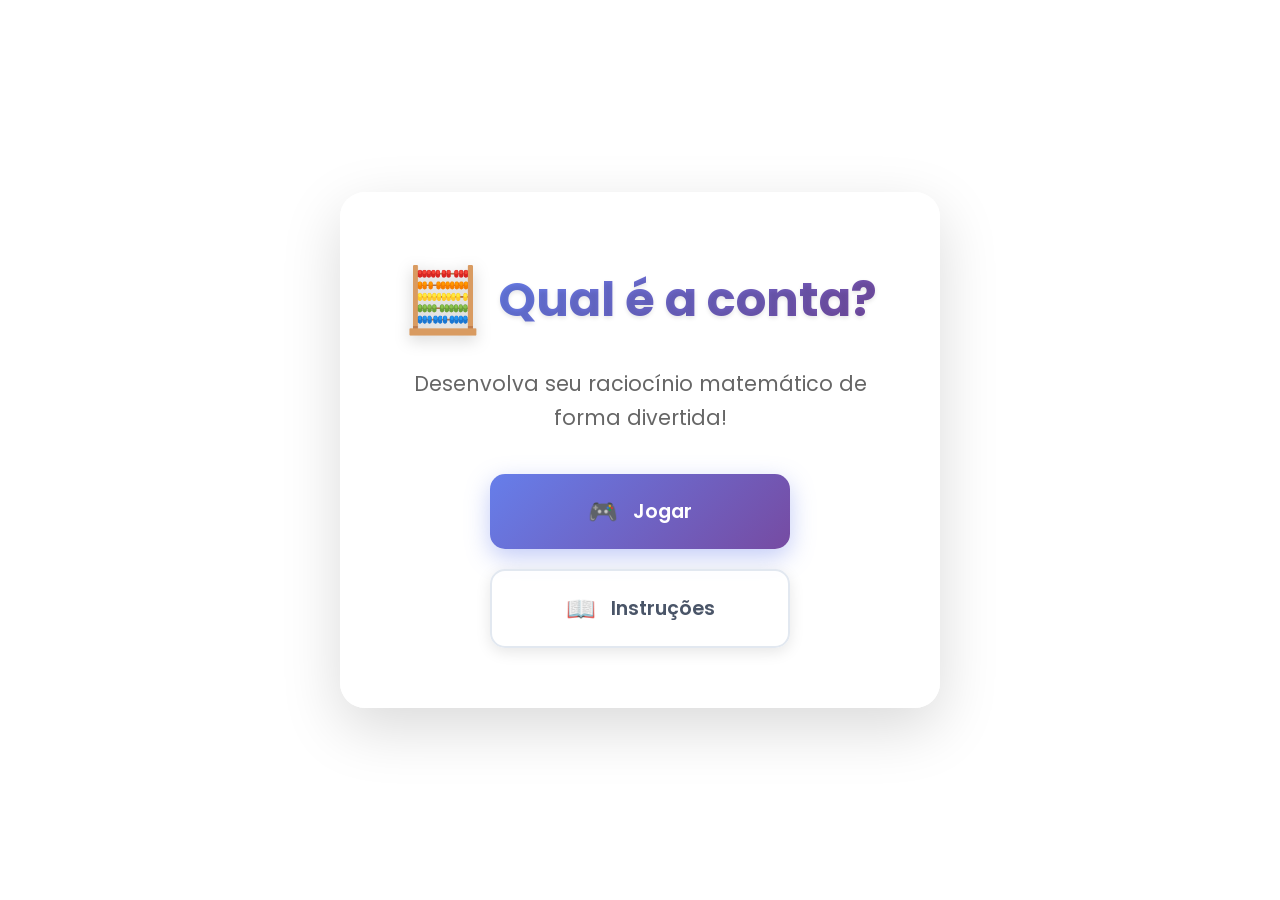
==== index.html @ da522b75 "Rename index (1).html to index.html" ====
<!DOCTYPE html>
<html lang="pt-BR">
<head>
    <meta charset="UTF-8">
    <meta name="viewport" content="width=device-width, initial-scale=1.0">
    <title>Qual é a conta? - Raciocínio Matemático</title>
    <link rel="stylesheet" href="style.css">
    <link href="https://fonts.googleapis.com/css2?family=Poppins:wght@300;400;500;600;700&display=swap" rel="stylesheet">
</head>
<body>
    <!-- Tela Inicial -->
    <div id="home-screen" class="screen active">
        <div class="container">
            <div class="hero-section">
                <div class="logo-container">
                    <div class="logo">
                        <span class="logo-icon">🧮</span>
                        <h1 class="logo-text">Qual é a conta?</h1>
                    </div>
                    <p class="subtitle">Desenvolva seu raciocínio matemático de forma divertida!</p>
                </div>
                
                <div class="menu-buttons">
                    <button id="play-btn" class="menu-btn primary">
                        <span class="btn-icon">🎮</span>
                        <span class="btn-text">Jogar</span>
                    </button>
                    <button id="instructions-btn" class="menu-btn secondary">
                        <span class="btn-icon">📖</span>
                        <span class="btn-text">Instruções</span>
                    </button>
                </div>
            </div>
        </div>
    </div>

    <!-- Tela de Instruções -->
    <div id="instructions-screen" class="screen">
        <div class="container">
            <div class="instructions-content">
                <h2>📋 Como Jogar</h2>
                <div class="instructions-grid">
                    <div class="instruction-card">
                        <div class="instruction-icon">🎯</div>
                        <h3>Objetivo</h3>
                        <p>Use as cartas disponíveis com as 4 operações básicas (+, -, ×, ÷) para formar o número alvo mostrado pelos dados.</p>
                    </div>
                    <div class="instruction-card">
                        <div class="instruction-icon">🃏</div>
                        <h3>Cartas</h3>
                        <p>Você pode usar quantas cartas quiser das 5 disponíveis. Para cada carta utilizada, você ganha 1 ponto!</p>
                    </div>
                    <div class="instruction-card">
                        <div class="instruction-icon">➕</div>
                        <h3>Operações</h3>
                        <p>Use +, -, *, / e parênteses para criar sua expressão matemática.</p>
                    </div>
                    <div class="instruction-card">
                        <div class="instruction-icon">🆕</div>
                        <h3>Nova Carta</h3>
                        <p>Se não conseguir formar o número, clique em "Nova Carta" para adicionar mais uma opção!</p>
                    </div>
                    <div class="instruction-card">
                        <div class="instruction-icon">⚡</div>
                        <h3>Modo Avançado</h3>
                        <p>No modo avançado, você deve usar TODAS as cartas para pontuar. Desafio máximo!</p>
                    </div>
                </div>
                
                <div class="difficulty-info">
                    <h3>🎚️ Níveis de Dificuldade</h3>
                    <div class="difficulty-levels">
                        <div class="level easy">
                            <span class="level-icon">🟢</span>
                            <div>
                                <strong>Fácil</strong>
                                <p>Cartas de 1 a 15, números alvo até 50</p>
                            </div>
                        </div>
                        <div class="level normal">
                            <span class="level-icon">🟡</span>
                            <div>
                                <strong>Normal</strong>
                                <p>Cartas de 1 a 20, números alvo até 99</p>
                            </div>
                        </div>
                        <div class="level hard">
                            <span class="level-icon">🔴</span>
                            <div>
                                <strong>Difícil</strong>
                                <p>Cartas de 1 a 20, números alvo até 299 (3 dados)</p>
                            </div>
                        </div>
                    </div>
                </div>
                
                <button id="back-to-home" class="back-btn">
                    <span>← Voltar</span>
                </button>
            </div>
        </div>
    </div>

    <!-- Tela de Seleção de Dificuldade -->
    <div id="difficulty-screen" class="screen">
        <div class="container">
            <div class="difficulty-selection">
                <h2>🎚️ Escolha a Dificuldade</h2>
                <div class="difficulty-cards">
                    <div class="difficulty-card easy" data-difficulty="easy">
                        <div class="card-header">
                            <span class="difficulty-icon">🟢</span>
                            <h3>Fácil</h3>
                        </div>
                        <div class="card-content">
                            <ul>
                                <li>Cartas de 1 a 15</li>
                                <li>Números alvo até 50</li>
                                <li>Ideal para iniciantes</li>
                            </ul>
                        </div>
                        <button class="select-difficulty-btn">Selecionar</button>
                    </div>
                    
                    <div class="difficulty-card normal" data-difficulty="normal">
                        <div class="card-header">
                            <span class="difficulty-icon">🟡</span>
                            <h3>Normal</h3>
                        </div>
                        <div class="card-content">
                            <ul>
                                <li>Cartas de 1 a 20</li>
                                <li>Números alvo até 99</li>
                                <li>Desafio equilibrado</li>
                            </ul>
                        </div>
                        <button class="select-difficulty-btn">Selecionar</button>
                    </div>
                    
                    <div class="difficulty-card hard" data-difficulty="hard">
                        <div class="card-header">
                            <span class="difficulty-icon">🔴</span>
                            <h3>Difícil</h3>
                        </div>
                        <div class="card-content">
                            <ul>
                                <li>Cartas de 1 a 20</li>
                                <li>Números alvo até 299 (3 dados)</li>
                                <li>Para especialistas</li>
                            </ul>
                        </div>
                        <button class="select-difficulty-btn">Selecionar</button>
                    </div>
                </div>
                
                <button id="back-to-home-from-difficulty" class="back-btn">
                    <span>← Voltar</span>
                </button>
            </div>
        </div>
    </div>

    <!-- Tela do Jogo -->
    <div id="game-screen" class="screen">
        <div class="container">
            <div class="game-header">
                <div class="game-info">
                    <h2>🧮 Qual é a conta?</h2>
                    <div class="difficulty-badge">
                        <span id="current-difficulty">Normal</span>
                    </div>
                </div>
                <button id="back-to-difficulty" class="back-btn small">
                    <span>← Voltar</span>
                </button>
            </div>

            <div class="game-area">
                <div class="target-section">
                    <h3>🎯 Número Alvo</h3>
                    <div class="dice-container">
                        <div class="dice" id="dice1">
                            <span id="dice1-value">?</span>
                        </div>
                        <div class="dice" id="dice2">
                            <span id="dice2-value">?</span>
                        </div>
                        <div class="dice" id="dice3" style="display: none;">
                            <span id="dice3-value">?</span>
                        </div>
                    </div>
                    <div class="target-number">
                        <span id="target-display">--</span>
                    </div>
                </div>

                <div class="cards-section">
                    <div class="cards-header">
                        <h3>🃏 Cartas Disponíveis</h3>
                        <button id="add-card-btn" class="add-card-btn">
                            <span>+ Nova Carta</span>
                        </button>
                    </div>
                    <div class="cards-container" id="cards-container">
                        <!-- Cartas serão geradas dinamicamente -->
                    </div>
                </div>

                <div class="input-section">
                    <h3>✏️ Sua Expressão</h3>
                    <div class="expression-input">
                        <input type="text" id="expression" placeholder="Ex: (10 + 5) * 2 - 8" maxlength="100">
                        <button id="check-btn">Verificar</button>
                    </div>
                    <div class="result-display" id="result-display"></div>
                </div>

                <div class="game-controls">
                    <button id="new-game-btn" class="control-btn primary">
                        <span>🎲 Nova Rodada</span>
                    </button>
                    <button id="clear-expression-btn" class="control-btn secondary">
                        <span>🗑️ Limpar</span>
                    </button>
                </div>
            </div>
        </div>
    </div>

    <script src="script.js"></script>
</body>
</html>
---- style.css ----
* {
    margin: 0;
    padding: 0;
    box-sizing: border-box;
}

body {
    font-family: 'Poppins', sans-serif;
    background: linear-gradient(135deg, #667eea 0%, #764ba2 100%);
    background-image: 
        radial-gradient(circle at 20% 20%, rgba(255,255,255,0.1) 1px, transparent 1px),
        radial-gradient(circle at 80% 80%, rgba(255,255,255,0.08) 1px, transparent 1px),
        url('data:image/svg+xml;utf8,<svg xmlns="http://www.w3.org/2000/svg" viewBox="0 0 200 200"><g fill="none" stroke="rgba(255,255,255,0.06)" stroke-width="1"><text x="10" y="20" font-size="14" fill="rgba(255,255,255,0.08)">+</text><text x="40" y="35" font-size="12" fill="rgba(255,255,255,0.06)">×</text><text x="70" y="15" font-size="10" fill="rgba(255,255,255,0.07)">÷</text><text x="100" y="30" font-size="16" fill="rgba(255,255,255,0.09)">-</text><text x="130" y="25" font-size="11" fill="rgba(255,255,255,0.05)">√</text><text x="160" y="40" font-size="13" fill="rgba(255,255,255,0.08)">∑</text><text x="20" y="60" font-size="15" fill="rgba(255,255,255,0.07)">π</text><text x="50" y="75" font-size="9" fill="rgba(255,255,255,0.06)">∞</text><text x="80" y="55" font-size="12" fill="rgba(255,255,255,0.08)">∆</text><text x="110" y="70" font-size="14" fill="rgba(255,255,255,0.05)">∫</text><text x="140" y="65" font-size="10" fill="rgba(255,255,255,0.07)">≠</text><text x="170" y="80" font-size="13" fill="rgba(255,255,255,0.06)">≤</text><text x="15" y="100" font-size="11" fill="rgba(255,255,255,0.08)">≥</text><text x="45" y="115" font-size="12" fill="rgba(255,255,255,0.05)">°</text><text x="75" y="95" font-size="14" fill="rgba(255,255,255,0.07)">%</text><text x="105" y="110" font-size="10" fill="rgba(255,255,255,0.06)">²</text><text x="135" y="105" font-size="13" fill="rgba(255,255,255,0.08)">³</text><text x="165" y="120" font-size="9" fill="rgba(255,255,255,0.05)">½</text><text x="25" y="140" font-size="15" fill="rgba(255,255,255,0.07)">¼</text><text x="55" y="155" font-size="11" fill="rgba(255,255,255,0.06)">¾</text><text x="85" y="135" font-size="12" fill="rgba(255,255,255,0.08)">±</text><text x="115" y="150" font-size="14" fill="rgba(255,255,255,0.05)">∓</text><text x="145" y="145" font-size="10" fill="rgba(255,255,255,0.07)">∝</text><text x="175" y="160" font-size="13" fill="rgba(255,255,255,0.06)">∈</text><text x="35" y="180" font-size="12" fill="rgba(255,255,255,0.08)">∉</text><text x="65" y="195" font-size="9" fill="rgba(255,255,255,0.05)">∪</text><text x="95" y="175" font-size="14" fill="rgba(255,255,255,0.07)">∩</text><text x="125" y="190" font-size="11" fill="rgba(255,255,255,0.06)">⊂</text><text x="155" y="185" font-size="13" fill="rgba(255,255,255,0.08)">⊃</text><text x="185" y="200" font-size="10" fill="rgba(255,255,255,0.05)">⊆</text></g></svg>');
    background-size: 300px 300px, 400px 400px, 250px 250px;
    background-repeat: repeat;
    min-height: 100vh;
    color: #333;
    overflow-x: hidden;
}

.container {
    max-width: 1200px;
    margin: 0 auto;
    padding: 20px;
    min-height: 100vh;
    display: flex;
    align-items: center;
    justify-content: center;
}

/* Sistema de Telas */
.screen {
    display: none;
    width: 100%;
    min-height: 100vh;
    animation: fadeIn 0.5s ease-in-out;
}

.screen.active {
    display: block;
}

@keyframes fadeIn {
    from { opacity: 0; transform: translateY(20px); }
    to { opacity: 1; transform: translateY(0); }
}

/* Tela Inicial */
.hero-section {
    text-align: center;
    background: rgba(255, 255, 255, 0.95);
    padding: 60px 40px;
    border-radius: 25px;
    box-shadow: 0 20px 60px rgba(0, 0, 0, 0.15);
    backdrop-filter: blur(20px);
    max-width: 600px;
    margin: 0 auto;
}

.logo-container {
    margin-bottom: 40px;
}

.logo {
    display: flex;
    align-items: center;
    justify-content: center;
    gap: 15px;
    margin-bottom: 20px;
}

.logo-icon {
    font-size: 4rem;
    filter: drop-shadow(0 4px 8px rgba(0, 0, 0, 0.2));
}

.logo-text {
    font-size: 3rem;
    font-weight: 700;
    background: linear-gradient(135deg, #667eea, #764ba2);
    -webkit-background-clip: text;
    -webkit-text-fill-color: transparent;
    background-clip: text;
    text-shadow: 0 2px 4px rgba(0, 0, 0, 0.1);
}

.subtitle {
    font-size: 1.3rem;
    color: #666;
    font-weight: 400;
    line-height: 1.6;
}

.menu-buttons {
    display: flex;
    flex-direction: column;
    gap: 20px;
    max-width: 300px;
    margin: 0 auto;
}

.menu-btn {
    display: flex;
    align-items: center;
    justify-content: center;
    gap: 15px;
    padding: 20px 30px;
    border: none;
    border-radius: 15px;
    font-size: 1.2rem;
    font-weight: 600;
    cursor: pointer;
    transition: all 0.3s ease;
    text-decoration: none;
    font-family: inherit;
}

.menu-btn.primary {
    background: linear-gradient(135deg, #667eea, #764ba2);
    color: white;
    box-shadow: 0 8px 25px rgba(102, 126, 234, 0.4);
}

.menu-btn.primary:hover {
    transform: translateY(-3px);
    box-shadow: 0 12px 35px rgba(102, 126, 234, 0.5);
}

.menu-btn.secondary {
    background: rgba(255, 255, 255, 0.9);
    color: #4a5568;
    border: 2px solid #e2e8f0;
    box-shadow: 0 4px 15px rgba(0, 0, 0, 0.1);
}

.menu-btn.secondary:hover {
    transform: translateY(-2px);
    box-shadow: 0 8px 25px rgba(0, 0, 0, 0.15);
    background: white;
}

.btn-icon {
    font-size: 1.5rem;
}

/* Tela de Instruções */
.instructions-content {
    background: rgba(255, 255, 255, 0.95);
    padding: 40px;
    border-radius: 25px;
    box-shadow: 0 20px 60px rgba(0, 0, 0, 0.15);
    backdrop-filter: blur(20px);
    max-width: 900px;
    margin: 0 auto;
}

.instructions-content h2 {
    text-align: center;
    font-size: 2.5rem;
    color: #4a5568;
    margin-bottom: 40px;
    font-weight: 700;
}

.instructions-grid {
    display: grid;
    grid-template-columns: repeat(auto-fit, minmax(250px, 1fr));
    gap: 25px;
    margin-bottom: 40px;
}

.instruction-card {
    background: linear-gradient(145deg, #f8fafc, #e2e8f0);
    padding: 25px;
    border-radius: 15px;
    text-align: center;
    box-shadow: 0 4px 15px rgba(0, 0, 0, 0.1);
    transition: transform 0.3s ease;
}

.instruction-card:hover {
    transform: translateY(-5px);
}

.instruction-icon {
    font-size: 2.5rem;
    margin-bottom: 15px;
    display: block;
}

.instruction-card h3 {
    font-size: 1.3rem;
    color: #4a5568;
    margin-bottom: 10px;
    font-weight: 600;
}

.instruction-card p {
    color: #666;
    line-height: 1.6;
    font-size: 0.95rem;
}

.difficulty-info {
    margin-bottom: 30px;
}

.difficulty-info h3 {
    text-align: center;
    font-size: 1.8rem;
    color: #4a5568;
    margin-bottom: 25px;
    font-weight: 600;
}

.difficulty-levels {
    display: flex;
    flex-direction: column;
    gap: 15px;
}

.level {
    display: flex;
    align-items: center;
    gap: 15px;
    padding: 15px 20px;
    background: rgba(255, 255, 255, 0.7);
    border-radius: 12px;
    box-shadow: 0 2px 10px rgba(0, 0, 0, 0.05);
}

.level-icon {
    font-size: 1.5rem;
}

.level strong {
    color: #4a5568;
    font-size: 1.1rem;
}

.level p {
    color: #666;
    margin: 5px 0 0 0;
    font-size: 0.9rem;
}

/* Tela de Seleção de Dificuldade */
.difficulty-selection {
    background: rgba(255, 255, 255, 0.95);
    padding: 40px;
    border-radius: 25px;
    box-shadow: 0 20px 60px rgba(0, 0, 0, 0.15);
    backdrop-filter: blur(20px);
    max-width: 1000px;
    margin: 0 auto;
}

.difficulty-selection h2 {
    text-align: center;
    font-size: 2.5rem;
    color: #4a5568;
    margin-bottom: 40px;
    font-weight: 700;
}

.difficulty-cards {
    display: grid;
    grid-template-columns: repeat(auto-fit, minmax(280px, 1fr));
    gap: 30px;
    margin-bottom: 40px;
}

.difficulty-card {
    background: linear-gradient(145deg, #ffffff, #f8fafc);
    border-radius: 20px;
    padding: 30px;
    text-align: center;
    box-shadow: 0 8px 30px rgba(0, 0, 0, 0.1);
    transition: all 0.3s ease;
    cursor: pointer;
    border: 3px solid transparent;
}

.difficulty-card:hover {
    transform: translateY(-8px);
    box-shadow: 0 15px 40px rgba(0, 0, 0, 0.15);
}

.difficulty-card.easy:hover {
    border-color: #48bb78;
}

.difficulty-card.normal:hover {
    border-color: #ed8936;
}

.difficulty-card.hard:hover {
    border-color: #e53e3e;
}

.card-header {
    margin-bottom: 20px;
}

.difficulty-icon {
    font-size: 3rem;
    margin-bottom: 10px;
    display: block;
}

.card-header h3 {
    font-size: 1.8rem;
    color: #4a5568;
    font-weight: 600;
}

.card-content ul {
    list-style: none;
    padding: 0;
    margin-bottom: 25px;
}

.card-content li {
    padding: 8px 0;
    color: #666;
    font-size: 1rem;
    border-bottom: 1px solid #e2e8f0;
}

.card-content li:last-child {
    border-bottom: none;
}

.select-difficulty-btn {
    background: linear-gradient(135deg, #667eea, #764ba2);
    color: white;
    border: none;
    padding: 15px 30px;
    border-radius: 12px;
    font-size: 1.1rem;
    font-weight: 600;
    cursor: pointer;
    transition: all 0.3s ease;
    font-family: inherit;
    width: 100%;
}

.select-difficulty-btn:hover {
    transform: translateY(-2px);
    box-shadow: 0 8px 25px rgba(102, 126, 234, 0.4);
}

/* Botões de Voltar */
.back-btn {
    background: rgba(255, 255, 255, 0.9);
    color: #4a5568;
    border: 2px solid #e2e8f0;
    padding: 12px 25px;
    border-radius: 10px;
    font-size: 1rem;
    font-weight: 500;
    cursor: pointer;
    transition: all 0.3s ease;
    font-family: inherit;
    display: block;
    margin: 0 auto;
}

.back-btn:hover {
    background: white;
    transform: translateY(-2px);
    box-shadow: 0 4px 15px rgba(0, 0, 0, 0.1);
}

.back-btn.small {
    padding: 8px 15px;
    font-size: 0.9rem;
}

/* Tela do Jogo */
.game-header {
    display: flex;
    justify-content: space-between;
    align-items: center;
    margin-bottom: 30px;
    background: rgba(255, 255, 255, 0.95);
    padding: 20px 30px;
    border-radius: 15px;
    box-shadow: 0 4px 15px rgba(0, 0, 0, 0.1);
}

.game-info {
    display: flex;
    align-items: center;
    gap: 20px;
}

.game-info h2 {
    font-size: 1.8rem;
    color: #4a5568;
    font-weight: 600;
}

.difficulty-badge {
    background: linear-gradient(135deg, #667eea, #764ba2);
    color: white;
    padding: 8px 16px;
    border-radius: 20px;
    font-size: 0.9rem;
    font-weight: 500;
}

.game-area {
    display: grid;
    grid-template-columns: 1fr;
    gap: 25px;
}

.target-section {
    background: rgba(255, 255, 255, 0.95);
    padding: 30px;
    border-radius: 20px;
    box-shadow: 0 8px 30px rgba(0, 0, 0, 0.1);
    text-align: center;
}

.target-section h3 {
    color: #4a5568;
    margin-bottom: 25px;
    font-size: 1.5rem;
    font-weight: 600;
}

.dice-container {
    display: flex;
    justify-content: center;
    gap: 20px;
    margin-bottom: 25px;
}

.dice {
    width: 80px;
    height: 80px;
    background: linear-gradient(145deg, #ffffff, #f0f0f0);
    border: 3px solid #4a5568;
    border-radius: 15px;
    display: flex;
    align-items: center;
    justify-content: center;
    font-size: 2rem;
    font-weight: bold;
    color: #4a5568;
    box-shadow: 0 6px 20px rgba(0, 0, 0, 0.15);
    transition: transform 0.3s ease;
}

.dice:hover {
    transform: scale(1.05);
}

.target-number {
    font-size: 3.5rem;
    font-weight: bold;
    color: #e53e3e;
    text-shadow: 2px 2px 4px rgba(0, 0, 0, 0.1);
}

.cards-section {
    background: rgba(255, 255, 255, 0.95);
    padding: 30px;
    border-radius: 20px;
    box-shadow: 0 8px 30px rgba(0, 0, 0, 0.1);
}

.cards-header {
    display: flex;
    justify-content: space-between;
    align-items: center;
    margin-bottom: 25px;
}

.cards-header h3 {
    color: #4a5568;
    font-size: 1.5rem;
    font-weight: 600;
}

.add-card-btn {
    background: linear-gradient(135deg, #48bb78, #38a169);
    color: white;
    border: none;
    padding: 10px 20px;
    border-radius: 10px;
    font-size: 0.9rem;
    font-weight: 500;
    cursor: pointer;
    transition: all 0.3s ease;
    font-family: inherit;
}

.add-card-btn:hover {
    transform: translateY(-2px);
    box-shadow: 0 4px 15px rgba(72, 187, 120, 0.3);
}

.cards-container {
    display: flex;
    justify-content: center;
    gap: 15px;
    flex-wrap: wrap;
}

.card {
    width: 80px;
    height: 120px;
    background: linear-gradient(145deg, #ffffff, #f0f0f0);
    border: 2px solid #4a5568;
    border-radius: 15px;
    display: flex;
    align-items: center;
    justify-content: center;
    font-size: 1.8rem;
    font-weight: bold;
    color: #4a5568;
    box-shadow: 0 6px 20px rgba(0, 0, 0, 0.15);
    transition: all 0.3s ease;
    cursor: pointer;
    position: relative;
    overflow: hidden;
}

.card::before {
    content: '';
    position: absolute;
    top: 0;
    left: 0;
    right: 0;
    bottom: 0;
    background: linear-gradient(135deg, rgba(102, 126, 234, 0.1), rgba(118, 75, 162, 0.1));
    opacity: 0;
    transition: opacity 0.3s ease;
}

.card:hover::before {
    opacity: 1;
}

.card:hover {
    transform: translateY(-8px) scale(1.05);
    box-shadow: 0 12px 30px rgba(0, 0, 0, 0.2);
    border-color: #667eea;
}

.card.new {
    animation: cardAppear 0.5s ease-out;
}

@keyframes cardAppear {
    from {
        opacity: 0;
        transform: scale(0.5) rotate(180deg);
    }
    to {
        opacity: 1;
        transform: scale(1) rotate(0deg);
    }
}

.input-section {
    background: rgba(255, 255, 255, 0.95);
    padding: 30px;
    border-radius: 20px;
    box-shadow: 0 8px 30px rgba(0, 0, 0, 0.1);
}

.input-section h3 {
    color: #4a5568;
    margin-bottom: 20px;
    font-size: 1.5rem;
    font-weight: 600;
    text-align: center;
}

.expression-input {
    display: flex;
    gap: 15px;
    margin-bottom: 20px;
}

#expression {
    flex: 1;
    padding: 15px 20px;
    font-size: 1.2rem;
    border: 2px solid #e2e8f0;
    border-radius: 12px;
    outline: none;
    transition: all 0.3s ease;
    font-family: 'Courier New', monospace;
}

#expression:focus {
    border-color: #667eea;
    box-shadow: 0 0 0 3px rgba(102, 126, 234, 0.1);
}

#check-btn {
    padding: 15px 30px;
    background: linear-gradient(135deg, #48bb78, #38a169);
    color: white;
    border: none;
    border-radius: 12px;
    font-size: 1.1rem;
    font-weight: 600;
    cursor: pointer;
    transition: all 0.3s ease;
    font-family: inherit;
}

#check-btn:hover {
    transform: translateY(-2px);
    box-shadow: 0 6px 20px rgba(72, 187, 120, 0.4);
}

.result-display {
    min-height: 60px;
    padding: 20px;
    border-radius: 12px;
    font-size: 1.1rem;
    font-weight: 500;
    text-align: center;
    transition: all 0.3s ease;
    display: flex;
    align-items: center;
    justify-content: center;
}

.result-display.success {
    background: linear-gradient(135deg, #c6f6d5, #9ae6b4);
    color: #22543d;
    border: 2px solid #48bb78;
}

.result-display.error {
    background: linear-gradient(135deg, #fed7d7, #feb2b2);
    color: #742a2a;
    border: 2px solid #e53e3e;
}

.game-controls {
    display: flex;
    gap: 15px;
    justify-content: center;
}

.control-btn {
    padding: 15px 30px;
    border: none;
    border-radius: 12px;
    font-size: 1.1rem;
    font-weight: 600;
    cursor: pointer;
    transition: all 0.3s ease;
    font-family: inherit;
}

.control-btn.primary {
    background: linear-gradient(135deg, #667eea, #764ba2);
    color: white;
    box-shadow: 0 6px 20px rgba(102, 126, 234, 0.3);
}

.control-btn.primary:hover {
    transform: translateY(-3px);
    box-shadow: 0 8px 25px rgba(102, 126, 234, 0.4);
}

.control-btn.secondary {
    background: rgba(255, 255, 255, 0.9);
    color: #4a5568;
    border: 2px solid #e2e8f0;
    box-shadow: 0 4px 15px rgba(0, 0, 0, 0.1);
}

.control-btn.secondary:hover {
    transform: translateY(-2px);
    background: white;
    box-shadow: 0 6px 20px rgba(0, 0, 0, 0.15);
}

/* Animações */
@keyframes rollDice {
    0%, 100% { transform: rotate(0deg); }
    25% { transform: rotate(90deg); }
    50% { transform: rotate(180deg); }
    75% { transform: rotate(270deg); }
}

.dice.rolling {
    animation: rollDice 0.6s ease-in-out;
}

/* Responsividade */
@media (max-width: 768px) {
    .container {
        padding: 15px;
    }
    
    .hero-section {
        padding: 40px 25px;
    }
    
    .logo-text {
        font-size: 2.2rem;
    }
    
    .logo-icon {
        font-size: 3rem;
    }
    
    .instructions-content,
    .difficulty-selection {
        padding: 25px;
    }
    
    .instructions-grid {
        grid-template-columns: 1fr;
    }
    
    .difficulty-cards {
        grid-template-columns: 1fr;
    }
    
    .game-header {
        flex-direction: column;
        gap: 15px;
        text-align: center;
    }
    
    .cards-header {
        flex-direction: column;
        gap: 15px;
        text-align: center;
    }
    
    .expression-input {
        flex-direction: column;
    }
    
    .game-controls {
        flex-direction: column;
    }
    
    .dice-container {
        gap: 15px;
    }
    
    .dice {
        width: 60px;
        height: 60px;
        font-size: 1.5rem;
    }
    
    .target-number {
        font-size: 2.8rem;
    }
    
    .card {
        width: 60px;
        height: 90px;
        font-size: 1.4rem;
    }
}

@media (max-width: 480px) {
    .menu-buttons {
        max-width: 100%;
    }
    
    .logo-text {
        font-size: 1.8rem;
    }
    
    .cards-container {
        gap: 10px;
    }
    
    .card {
        width: 50px;
        height: 75px;
        font-size: 1.2rem;
    }
}
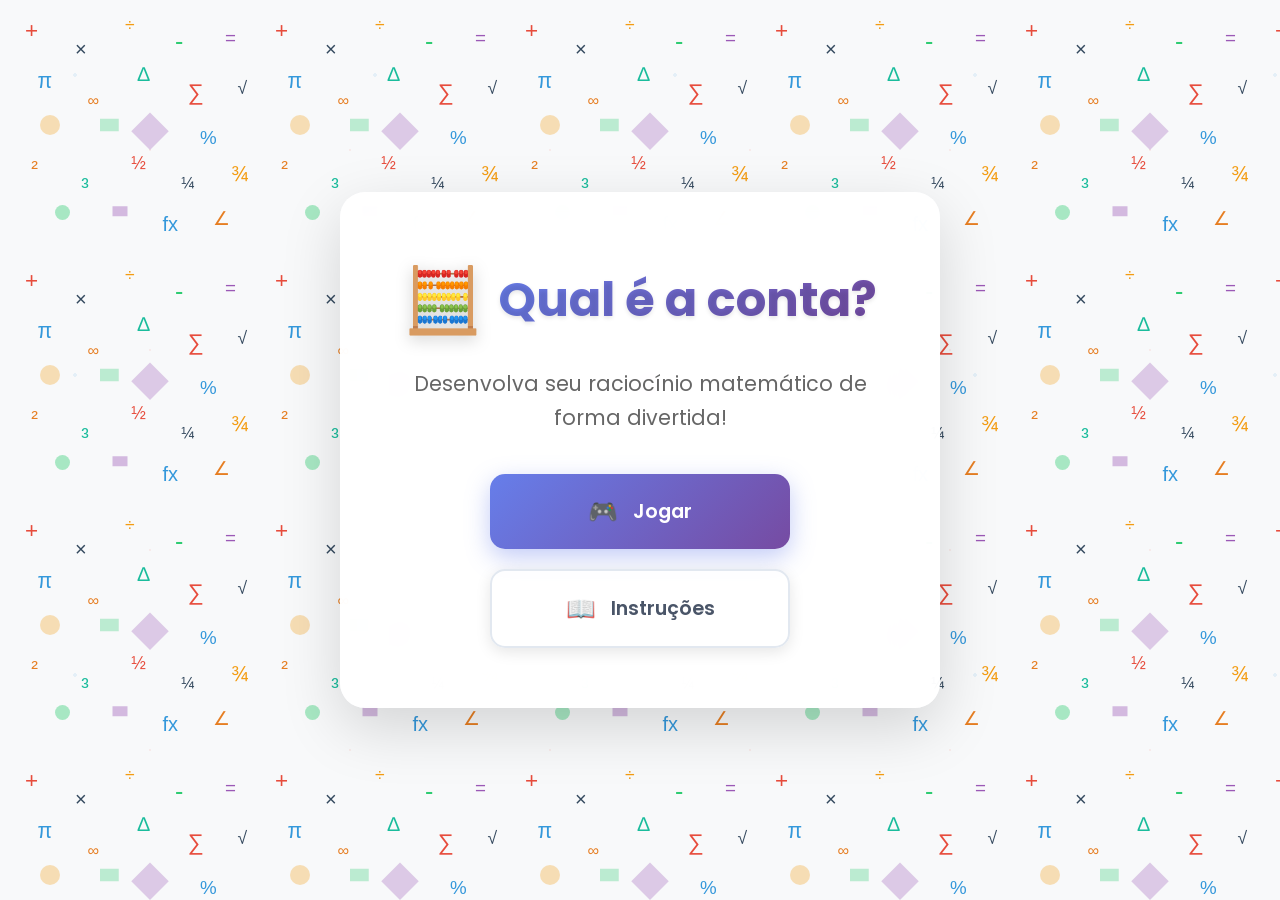
==== commit 2f39c5b3: "Add files via upload" ====
--- a/index.html
+++ b/index.html
@@ -101,6 +101,54 @@
         </div>
     </div>
 
+    <!-- Tela de Seleção de Modos -->
+    <div id="game-modes-screen" class="screen">
+        <div class="container">
+            <div class="modes-section">
+                <h2>🎮 Escolha o Modo de Jogo</h2>
+                <div class="modes-grid">
+                    <div class="mode-card" data-mode="treino">
+                        <div class="mode-icon">🎯</div>
+                        <h3>Treino</h3>
+                        <p>Pratique sem pressão! Jogue no seu ritmo e aprenda as mecânicas do jogo.</p>
+                        <ul>
+                            <li>Sem limite de tempo</li>
+                            <li>Sem sistema de vidas</li>
+                            <li>Foco no aprendizado</li>
+                        </ul>
+                        <button class="mode-btn">Selecionar</button>
+                    </div>
+                    
+                    <div class="mode-card" data-mode="arcade">
+                        <div class="mode-icon">🏆</div>
+                        <h3>Arcade</h3>
+                        <p>Desafie-se com pontuação e vidas limitadas! Cada erro conta.</p>
+                        <ul>
+                            <li>Sistema de pontuação</li>
+                            <li>3 vidas disponíveis</li>
+                            <li>Escolha a dificuldade</li>
+                        </ul>
+                        <button class="mode-btn">Selecionar</button>
+                    </div>
+                    
+                    <div class="mode-card" data-mode="timer">
+                        <div class="mode-icon">⏱️</div>
+                        <h3>Timer</h3>
+                        <p>Corrida contra o tempo! Faça o máximo de pontos em 3 minutos.</p>
+                        <ul>
+                            <li>3 minutos de duração</li>
+                            <li>Sistema de pontuação</li>
+                            <li>Desafio de velocidade</li>
+                        </ul>
+                        <button class="mode-btn">Selecionar</button>
+                    </div>
+                </div>
+                
+                <button id="back-to-home-from-modes" class="back-btn">← Voltar ao Início</button>
+            </div>
+        </div>
+    </div>
+
     <!-- Tela de Seleção de Dificuldade -->
     <div id="difficulty-screen" class="screen">
         <div class="container">
@@ -160,19 +208,64 @@
         </div>
     </div>
 
+    <!-- Tela de Game Over -->
+    <div id="game-over-screen" class="screen">
+        <div class="container">
+            <div class="game-over-section">
+                <div class="game-over-icon">💀</div>
+                <h2>Game Over!</h2>
+                <div class="final-score">
+                    <h3>Pontuação Final</h3>
+                    <div class="score-display" id="final-score">0</div>
+                    <div class="score-details" id="score-details"></div>
+                </div>
+                <div class="game-over-buttons">
+                    <button id="new-game-btn-over" class="game-over-btn primary">
+                        🎮 Nova Partida
+                    </button>
+                    <button id="back-to-home-over" class="game-over-btn secondary">
+                        🏠 Início
+                    </button>
+                </div>
+            </div>
+        </div>
+    </div>
+
     <!-- Tela do Jogo -->
     <div id="game-screen" class="screen">
         <div class="container">
-            <div class="game-header">
-                <div class="game-info">
-                    <h2>🧮 Qual é a conta?</h2>
-                    <div class="difficulty-badge">
-                        <span id="current-difficulty">Normal</span>
-                    </div>
-                </div>
-                <button id="back-to-difficulty" class="back-btn small">
-                    <span>← Voltar</span>
-                </button>
+            <!-- Barra superior compacta -->
+            <div class="game-header-compact">
+                <div class="header-left">
+                    <span class="game-title">🧮 Qual é a conta?</span>
+                    <span class="difficulty-badge" id="current-difficulty">Normal</span>
+                </div>
+                <div class="header-center">
+                    <div class="game-stats">
+                        <div class="stat-item" id="score-display" style="display: none;">
+                            <span class="stat-label">Pontos:</span>
+                            <span class="stat-value" id="current-score">0</span>
+                        </div>
+                        <div class="stat-item" id="lives-display" style="display: none;">
+                            <span class="stat-label">Vidas:</span>
+                            <span class="stat-value" id="current-lives">3</span>
+                        </div>
+                        <div class="stat-item" id="timer-display" style="display: none;">
+                            <span class="stat-label">Tempo:</span>
+                            <span class="stat-value" id="current-timer">3:00</span>
+                        </div>
+                        <div class="advanced-mode-toggle" id="advanced-toggle" style="display: none;">
+                            <label class="toggle-label">
+                                <input type="checkbox" id="advanced-mode-toggle">
+                                <span class="toggle-slider"></span>
+                                <span class="toggle-text">Modo Avançado</span>
+                            </label>
+                        </div>
+                    </div>
+                </div>
+                <div class="header-right">
+                    <button id="back-to-modes" class="back-btn-compact">← Voltar</button>
+                </div>
             </div>
 
             <div class="game-area">
@@ -206,22 +299,26 @@
                     </div>
                 </div>
 
-                <div class="input-section">
-                    <h3>✏️ Sua Expressão</h3>
-                    <div class="expression-input">
-                        <input type="text" id="expression" placeholder="Ex: (10 + 5) * 2 - 8" maxlength="100">
-                        <button id="check-btn">Verificar</button>
+                <div class="expression-builder">
+                    <h3>✏️ Monte sua Expressão</h3>
+                    <div class="expression-area">
+                        <span class="expression-hint">Clique nas cartas e use as operações</span>
+                        <div class="expression-display" id="expression-display"></div>
+                    </div>
+                    <div class="operation-buttons">
+                        <button class="op-btn" data-op="+">+</button>
+                        <button class="op-btn" data-op="-">-</button>
+                        <button class="op-btn" data-op="×">×</button>
+                        <button class="op-btn" data-op="÷">÷</button>
+                        <button class="op-btn" data-op="(">(</button>
+                        <button class="op-btn" data-op=")">)</button>
+                    </div>
+                    <div class="expression-controls">
+                        <button id="check-expression-btn" class="control-btn primary">Verificar</button>
+                        <button id="clear-expression-btn" class="control-btn secondary">Limpar</button>
+                        <button id="new-round-btn" class="control-btn secondary" style="display: none;">Nova Rodada</button>
                     </div>
                     <div class="result-display" id="result-display"></div>
-                </div>
-
-                <div class="game-controls">
-                    <button id="new-game-btn" class="control-btn primary">
-                        <span>🎲 Nova Rodada</span>
-                    </button>
-                    <button id="clear-expression-btn" class="control-btn secondary">
-                        <span>🗑️ Limpar</span>
-                    </button>
                 </div>
             </div>
         </div>
--- a/style.css
+++ b/style.css
@@ -6,12 +6,14 @@
 
 body {
     font-family: 'Poppins', sans-serif;
-    background: linear-gradient(135deg, #667eea 0%, #764ba2 100%);
+    background: #f8f9fa;
     background-image: 
-        radial-gradient(circle at 20% 20%, rgba(255,255,255,0.1) 1px, transparent 1px),
-        radial-gradient(circle at 80% 80%, rgba(255,255,255,0.08) 1px, transparent 1px),
-        url('data:image/svg+xml;utf8,<svg xmlns="http://www.w3.org/2000/svg" viewBox="0 0 200 200"><g fill="none" stroke="rgba(255,255,255,0.06)" stroke-width="1"><text x="10" y="20" font-size="14" fill="rgba(255,255,255,0.08)">+</text><text x="40" y="35" font-size="12" fill="rgba(255,255,255,0.06)">×</text><text x="70" y="15" font-size="10" fill="rgba(255,255,255,0.07)">÷</text><text x="100" y="30" font-size="16" fill="rgba(255,255,255,0.09)">-</text><text x="130" y="25" font-size="11" fill="rgba(255,255,255,0.05)">√</text><text x="160" y="40" font-size="13" fill="rgba(255,255,255,0.08)">∑</text><text x="20" y="60" font-size="15" fill="rgba(255,255,255,0.07)">π</text><text x="50" y="75" font-size="9" fill="rgba(255,255,255,0.06)">∞</text><text x="80" y="55" font-size="12" fill="rgba(255,255,255,0.08)">∆</text><text x="110" y="70" font-size="14" fill="rgba(255,255,255,0.05)">∫</text><text x="140" y="65" font-size="10" fill="rgba(255,255,255,0.07)">≠</text><text x="170" y="80" font-size="13" fill="rgba(255,255,255,0.06)">≤</text><text x="15" y="100" font-size="11" fill="rgba(255,255,255,0.08)">≥</text><text x="45" y="115" font-size="12" fill="rgba(255,255,255,0.05)">°</text><text x="75" y="95" font-size="14" fill="rgba(255,255,255,0.07)">%</text><text x="105" y="110" font-size="10" fill="rgba(255,255,255,0.06)">²</text><text x="135" y="105" font-size="13" fill="rgba(255,255,255,0.08)">³</text><text x="165" y="120" font-size="9" fill="rgba(255,255,255,0.05)">½</text><text x="25" y="140" font-size="15" fill="rgba(255,255,255,0.07)">¼</text><text x="55" y="155" font-size="11" fill="rgba(255,255,255,0.06)">¾</text><text x="85" y="135" font-size="12" fill="rgba(255,255,255,0.08)">±</text><text x="115" y="150" font-size="14" fill="rgba(255,255,255,0.05)">∓</text><text x="145" y="145" font-size="10" fill="rgba(255,255,255,0.07)">∝</text><text x="175" y="160" font-size="13" fill="rgba(255,255,255,0.06)">∈</text><text x="35" y="180" font-size="12" fill="rgba(255,255,255,0.08)">∉</text><text x="65" y="195" font-size="9" fill="rgba(255,255,255,0.05)">∪</text><text x="95" y="175" font-size="14" fill="rgba(255,255,255,0.07)">∩</text><text x="125" y="190" font-size="11" fill="rgba(255,255,255,0.06)">⊂</text><text x="155" y="185" font-size="13" fill="rgba(255,255,255,0.08)">⊃</text><text x="185" y="200" font-size="10" fill="rgba(255,255,255,0.05)">⊆</text></g></svg>');
-    background-size: 300px 300px, 400px 400px, 250px 250px;
+        /* Símbolos matemáticos coloridos inspirados na imagem */
+        url('data:image/svg+xml;utf8,<svg xmlns="http://www.w3.org/2000/svg" viewBox="0 0 200 200"><g font-family="Arial, sans-serif"><text x="20" y="30" font-size="18" fill="%23e74c3c">+</text><text x="60" y="45" font-size="16" fill="%2334495e">×</text><text x="100" y="25" font-size="14" fill="%23f39c12">÷</text><text x="140" y="40" font-size="20" fill="%232ecc71">-</text><text x="180" y="35" font-size="15" fill="%239b59b6">=</text><text x="30" y="70" font-size="17" fill="%233498db">π</text><text x="70" y="85" font-size="13" fill="%23e67e22">∞</text><text x="110" y="65" font-size="16" fill="%231abc9c">∆</text><text x="150" y="80" font-size="18" fill="%23e74c3c">∑</text><text x="190" y="75" font-size="14" fill="%2334495e">√</text><circle cx="40" cy="100" r="8" fill="%23f39c12" opacity="0.3"/><rect x="80" y="95" width="15" height="10" fill="%232ecc71" opacity="0.3"/><polygon points="120,90 135,105 120,120 105,105" fill="%239b59b6" opacity="0.3"/><text x="160" y="115" font-size="15" fill="%233498db">%</text><text x="25" y="140" font-size="16" fill="%23e67e22">²</text><text x="65" y="155" font-size="18" fill="%231abc9c">³</text><text x="105" y="135" font-size="14" fill="%23e74c3c">½</text><text x="145" y="150" font-size="13" fill="%2334495e">¼</text><text x="185" y="145" font-size="17" fill="%23f39c12">¾</text><circle cx="50" cy="170" r="6" fill="%232ecc71" opacity="0.4"/><rect x="90" y="165" width="12" height="8" fill="%239b59b6" opacity="0.4"/><text x="130" y="185" font-size="16" fill="%233498db">fx</text><text x="170" y="180" font-size="15" fill="%23e67e22">∠</text></g></svg>'),
+        /* Pontos decorativos */
+        radial-gradient(circle at 25% 25%, rgba(52, 152, 219, 0.1) 2px, transparent 2px),
+        radial-gradient(circle at 75% 75%, rgba(231, 76, 60, 0.08) 1px, transparent 1px);
+    background-size: 250px 250px, 300px 300px, 200px 200px;
     background-repeat: repeat;
     min-height: 100vh;
     color: #333;
@@ -23,9 +25,19 @@
     margin: 0 auto;
     padding: 20px;
     min-height: 100vh;
-    display: flex;
-    align-items: center;
-    justify-content: center;
+}
+
+/* Container específico para telas que não são do jogo */
+.screen:not(#game-screen) .container {
+    display: flex;
+    align-items: center;
+    justify-content: center;
+}
+
+/* Container específico para a tela do jogo */
+#game-screen .container {
+    display: block;
+    padding-top: 20px;
 }
 
 /* Sistema de Telas */
@@ -378,26 +390,157 @@
 }
 
 /* Tela do Jogo */
-.game-header {
+/* Barra superior compacta do jogo */
+.game-header-compact {
     display: flex;
     justify-content: space-between;
     align-items: center;
-    margin-bottom: 30px;
     background: rgba(255, 255, 255, 0.95);
-    padding: 20px 30px;
+    padding: 15px 25px;
     border-radius: 15px;
     box-shadow: 0 4px 15px rgba(0, 0, 0, 0.1);
-}
-
-.game-info {
-    display: flex;
-    align-items: center;
-    gap: 20px;
+    margin-bottom: 20px;
+    backdrop-filter: blur(10px);
+}
+
+.header-left {
+    display: flex;
+    align-items: center;
+    gap: 15px;
+}
+
+.game-title {
+    font-size: 1.2rem;
+    font-weight: 600;
+    color: #4a5568;
+}
+
+.difficulty-badge {
+    background: linear-gradient(135deg, #667eea, #764ba2);
+    color: white;
+    padding: 6px 12px;
+    border-radius: 15px;
+    font-size: 0.8rem;
+    font-weight: 500;
+}
+
+.header-center {
+    flex: 1;
+    display: flex;
+    justify-content: center;
+}
+
+.advanced-mode-toggle {
+    display: flex;
+    align-items: center;
+}
+
+.toggle-label {
+    display: flex;
+    align-items: center;
+    gap: 10px;
+    cursor: pointer;
+    font-size: 0.9rem;
+    font-weight: 500;
+    color: #4a5568;
+}
+
+.toggle-label input[type="checkbox"] {
+    display: none;
+}
+
+.toggle-slider {
+    position: relative;
+    width: 50px;
+    height: 24px;
+    background: #cbd5e0;
+    border-radius: 12px;
+    transition: all 0.3s ease;
+}
+
+.toggle-slider::before {
+    content: '';
+    position: absolute;
+    top: 2px;
+    left: 2px;
+    width: 20px;
+    height: 20px;
+    background: white;
+    border-radius: 50%;
+    transition: all 0.3s ease;
+    box-shadow: 0 2px 4px rgba(0, 0, 0, 0.2);
+}
+
+.toggle-label input[type="checkbox"]:checked + .toggle-slider {
+    background: linear-gradient(135deg, #48bb78, #38a169);
+}
+
+.toggle-label input[type="checkbox"]:checked + .toggle-slider::before {
+    transform: translateX(26px);
+}
+
+.header-right {
+    display: flex;
+    align-items: center;
+}
+
+.back-btn-compact {
+    background: linear-gradient(135deg, #e2e8f0, #cbd5e0);
+    color: #4a5568;
+    border: none;
+    padding: 8px 16px;
+    border-radius: 10px;
+    font-size: 0.9rem;
+    font-weight: 500;
+    cursor: pointer;
+    transition: all 0.3s ease;
+    font-family: inherit;
+}
+
+.back-btn-compact:hover {
+    background: linear-gradient(135deg, #cbd5e0, #a0aec0);
+    transform: translateY(-2px);
+}
+
+.advanced-mode-notice {
+    background: linear-gradient(135deg, #48bb78, #38a169);
+    color: white;
+    padding: 12px 20px;
+    border-radius: 10px;
+    margin-top: 15px;
+    text-align: center;
+    font-weight: 500;
+    animation: slideIn 0.3s ease;
+}
+
+@keyframes slideIn {
+    from {
+        opacity: 0;
+        transform: translateY(-10px);
+    }
+    to {
+        opacity: 1;
+        transform: translateY(0);
+    }
+}
+
+/* Estilos originais do game-header (manter para compatibilidade) */
+.game-header {
+    display: flex;
+    justify-content: space-between;
+    align-items: center;
+    background: rgba(255, 255, 255, 0.95);
+    padding: 25px 30px;
+    border-radius: 20px;
+    box-shadow: 0 8px 30px rgba(0, 0, 0, 0.1);
+    margin-bottom: 30px;
+    backdrop-filter: blur(10px);
 }
 
 .game-info h2 {
+    color: #4a5568;
+    margin: 0;
     font-size: 1.8rem;
-    color: #4a5568;
     font-weight: 600;
 }
 
@@ -736,6 +879,23 @@
         text-align: center;
     }
     
+    .game-header-compact {
+        flex-direction: column;
+        gap: 15px;
+        text-align: center;
+        padding: 15px 20px;
+    }
+    
+    .header-left,
+    .header-center,
+    .header-right {
+        justify-content: center;
+    }
+    
+    .header-center {
+        order: -1;
+    }
+    
     .cards-header {
         flex-direction: column;
         gap: 15px;
@@ -791,3 +951,367 @@
     }
 }
 
+
+
+/* Estilos para Seleção de Modos */
+.modes-section {
+    text-align: center;
+    background: rgba(255, 255, 255, 0.95);
+    padding: 60px 40px;
+    border-radius: 25px;
+    box-shadow: 0 20px 60px rgba(0, 0, 0, 0.15);
+    backdrop-filter: blur(20px);
+    max-width: 1000px;
+    margin: 0 auto;
+}
+
+.modes-section h2 {
+    color: #4a5568;
+    margin-bottom: 40px;
+    font-size: 2.5rem;
+    font-weight: 700;
+}
+
+.modes-grid {
+    display: grid;
+    grid-template-columns: repeat(auto-fit, minmax(300px, 1fr));
+    gap: 30px;
+    margin-bottom: 40px;
+}
+
+.mode-card {
+    background: rgba(255, 255, 255, 0.9);
+    padding: 30px;
+    border-radius: 20px;
+    box-shadow: 0 8px 30px rgba(0, 0, 0, 0.1);
+    transition: all 0.3s ease;
+    border: 2px solid transparent;
+    cursor: pointer;
+}
+
+.mode-card:hover {
+    transform: translateY(-5px);
+    box-shadow: 0 15px 40px rgba(0, 0, 0, 0.15);
+    border-color: #667eea;
+}
+
+.mode-icon {
+    font-size: 3rem;
+    margin-bottom: 20px;
+}
+
+.mode-card h3 {
+    color: #4a5568;
+    margin-bottom: 15px;
+    font-size: 1.5rem;
+    font-weight: 600;
+}
+
+.mode-card p {
+    color: #718096;
+    margin-bottom: 20px;
+    line-height: 1.6;
+}
+
+.mode-card ul {
+    list-style: none;
+    padding: 0;
+    margin-bottom: 25px;
+}
+
+.mode-card li {
+    color: #4a5568;
+    margin-bottom: 8px;
+    padding-left: 20px;
+    position: relative;
+}
+
+.mode-card li::before {
+    content: "✓";
+    position: absolute;
+    left: 0;
+    color: #48bb78;
+    font-weight: bold;
+}
+
+.mode-btn {
+    background: linear-gradient(135deg, #667eea, #764ba2);
+    color: white;
+    border: none;
+    padding: 12px 30px;
+    border-radius: 12px;
+    font-size: 1rem;
+    font-weight: 600;
+    cursor: pointer;
+    transition: all 0.3s ease;
+    font-family: inherit;
+    width: 100%;
+}
+
+.mode-btn:hover {
+    transform: translateY(-2px);
+    box-shadow: 0 6px 20px rgba(102, 126, 234, 0.3);
+}
+
+/* Estilos para Game Over */
+.game-over-section {
+    text-align: center;
+    background: rgba(255, 255, 255, 0.95);
+    padding: 60px 40px;
+    border-radius: 25px;
+    box-shadow: 0 20px 60px rgba(0, 0, 0, 0.15);
+    backdrop-filter: blur(20px);
+    max-width: 600px;
+    margin: 0 auto;
+}
+
+.game-over-icon {
+    font-size: 4rem;
+    margin-bottom: 20px;
+}
+
+.game-over-section h2 {
+    color: #e53e3e;
+    margin-bottom: 30px;
+    font-size: 2.5rem;
+    font-weight: 700;
+}
+
+.final-score {
+    margin-bottom: 40px;
+}
+
+.final-score h3 {
+    color: #4a5568;
+    margin-bottom: 15px;
+    font-size: 1.5rem;
+}
+
+.score-display {
+    font-size: 3rem;
+    font-weight: bold;
+    color: #667eea;
+    margin-bottom: 10px;
+}
+
+.score-details {
+    color: #718096;
+    font-size: 1.1rem;
+}
+
+.game-over-buttons {
+    display: flex;
+    gap: 20px;
+    justify-content: center;
+}
+
+.game-over-btn {
+    padding: 15px 30px;
+    border: none;
+    border-radius: 12px;
+    font-size: 1.1rem;
+    font-weight: 600;
+    cursor: pointer;
+    transition: all 0.3s ease;
+    font-family: inherit;
+    min-width: 150px;
+}
+
+.game-over-btn.primary {
+    background: linear-gradient(135deg, #667eea, #764ba2);
+    color: white;
+    box-shadow: 0 6px 20px rgba(102, 126, 234, 0.3);
+}
+
+.game-over-btn.secondary {
+    background: rgba(255, 255, 255, 0.9);
+    color: #4a5568;
+    border: 2px solid #e2e8f0;
+    box-shadow: 0 4px 15px rgba(0, 0, 0, 0.1);
+}
+
+.game-over-btn:hover {
+    transform: translateY(-2px);
+}
+
+/* Estilos para Estatísticas do Jogo */
+.game-stats {
+    display: flex;
+    gap: 20px;
+    align-items: center;
+    flex-wrap: wrap;
+    justify-content: center;
+}
+
+.stat-item {
+    background: rgba(255, 255, 255, 0.9);
+    padding: 8px 15px;
+    border-radius: 10px;
+    box-shadow: 0 2px 10px rgba(0, 0, 0, 0.1);
+    display: flex;
+    align-items: center;
+    gap: 8px;
+}
+
+.stat-label {
+    color: #4a5568;
+    font-weight: 500;
+    font-size: 0.9rem;
+}
+
+.stat-value {
+    color: #667eea;
+    font-weight: bold;
+    font-size: 1rem;
+}
+
+/* Estilos para Arrastar e Soltar */
+.expression-builder {
+    background: rgba(255, 255, 255, 0.95);
+    padding: 30px;
+    border-radius: 20px;
+    box-shadow: 0 8px 30px rgba(0, 0, 0, 0.1);
+}
+
+.expression-builder h3 {
+    color: #4a5568;
+    margin-bottom: 20px;
+    font-size: 1.5rem;
+    font-weight: 600;
+}
+
+.expression-area {
+    min-height: 80px;
+    border: 2px solid #e2e8f0;
+    border-radius: 15px;
+    padding: 15px;
+    margin-bottom: 20px;
+    background: rgba(247, 250, 252, 0.8);
+}
+
+.expression-hint {
+    color: #a0aec0;
+    font-style: italic;
+    font-size: 0.9rem;
+    display: block;
+    margin-bottom: 10px;
+}
+
+.drop-hint {
+    color: #a0aec0;
+    font-style: italic;
+}
+
+.operation-buttons {
+    display: flex;
+    gap: 10px;
+    margin-bottom: 20px;
+    flex-wrap: wrap;
+    justify-content: center;
+}
+
+.op-btn {
+    background: linear-gradient(135deg, #48bb78, #38a169);
+    color: white;
+    border: none;
+    padding: 12px 20px;
+    border-radius: 10px;
+    font-size: 1.2rem;
+    font-weight: bold;
+    cursor: pointer;
+    transition: all 0.3s ease;
+    font-family: inherit;
+    min-width: 50px;
+}
+
+.op-btn:hover {
+    transform: translateY(-2px);
+    box-shadow: 0 4px 15px rgba(72, 187, 120, 0.3);
+}
+
+.expression-display {
+    background: rgba(247, 250, 252, 0.8);
+    border: 2px solid #e2e8f0;
+    border-radius: 12px;
+    padding: 15px;
+    margin-bottom: 20px;
+    min-height: 50px;
+    font-size: 1.2rem;
+    font-weight: 500;
+    color: #4a5568;
+    display: flex;
+    align-items: center;
+    justify-content: center;
+}
+
+.expression-controls {
+    display: flex;
+    gap: 15px;
+    justify-content: center;
+    margin-bottom: 20px;
+}
+
+/* Cartas Arrastáveis */
+.card.draggable {
+    cursor: grab;
+    transition: all 0.3s ease;
+}
+
+.card.draggable:hover {
+    transform: translateY(-3px) scale(1.05);
+    box-shadow: 0 8px 25px rgba(0, 0, 0, 0.2);
+}
+
+.card.dragging {
+    opacity: 0.5;
+    transform: rotate(5deg);
+    cursor: grabbing;
+}
+
+.card.used {
+    opacity: 0.6;
+    background: #f7fafc;
+    color: #a0aec0;
+    cursor: not-allowed;
+}
+
+/* Responsividade para novos elementos */
+@media (max-width: 768px) {
+    .modes-grid {
+        grid-template-columns: 1fr;
+    }
+    
+    .mode-card {
+        padding: 25px;
+    }
+    
+    .game-over-buttons {
+        flex-direction: column;
+        align-items: center;
+    }
+    
+    .game-stats {
+        gap: 10px;
+    }
+    
+    .stat-item {
+        padding: 6px 12px;
+        font-size: 0.9rem;
+    }
+    
+    .operation-buttons {
+        gap: 8px;
+    }
+    
+    .op-btn {
+        padding: 10px 15px;
+        font-size: 1rem;
+        min-width: 45px;
+    }
+    
+    .expression-controls {
+        flex-direction: column;
+        gap: 10px;
+    }
+}
+
